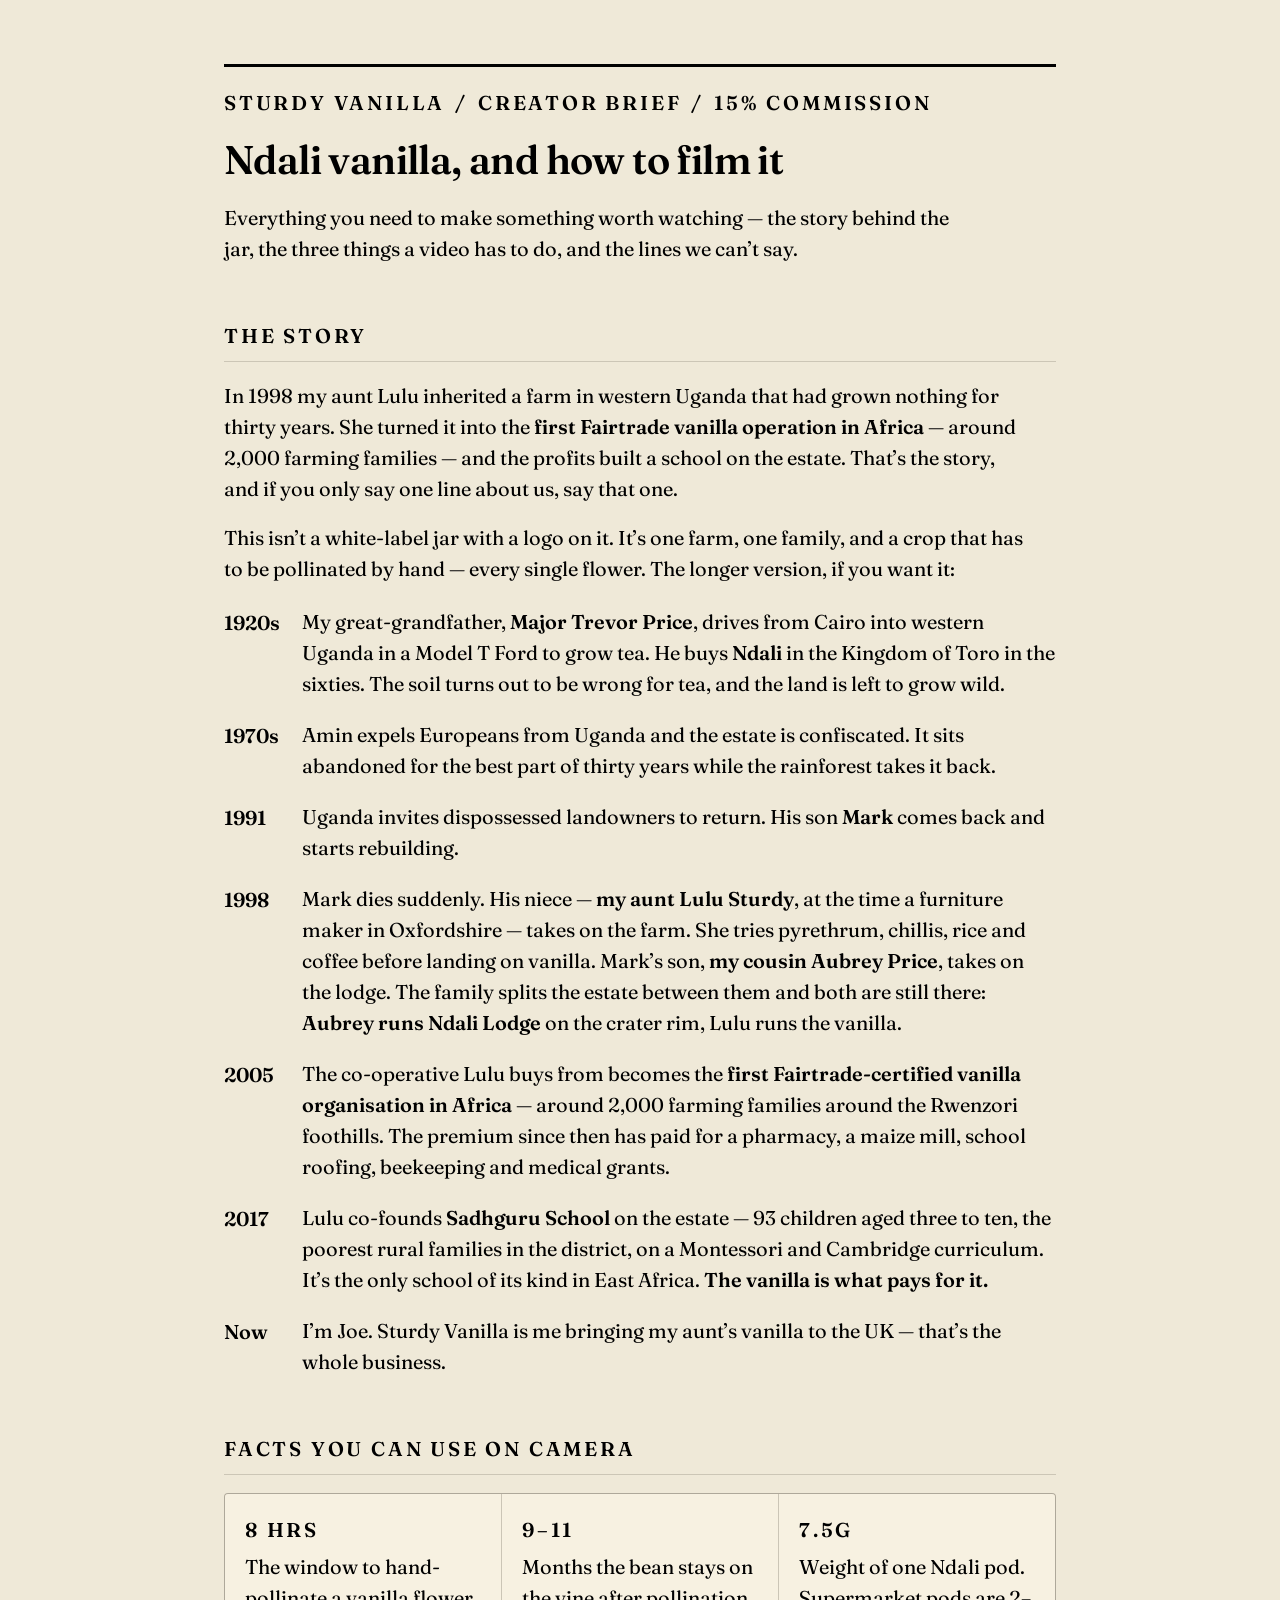
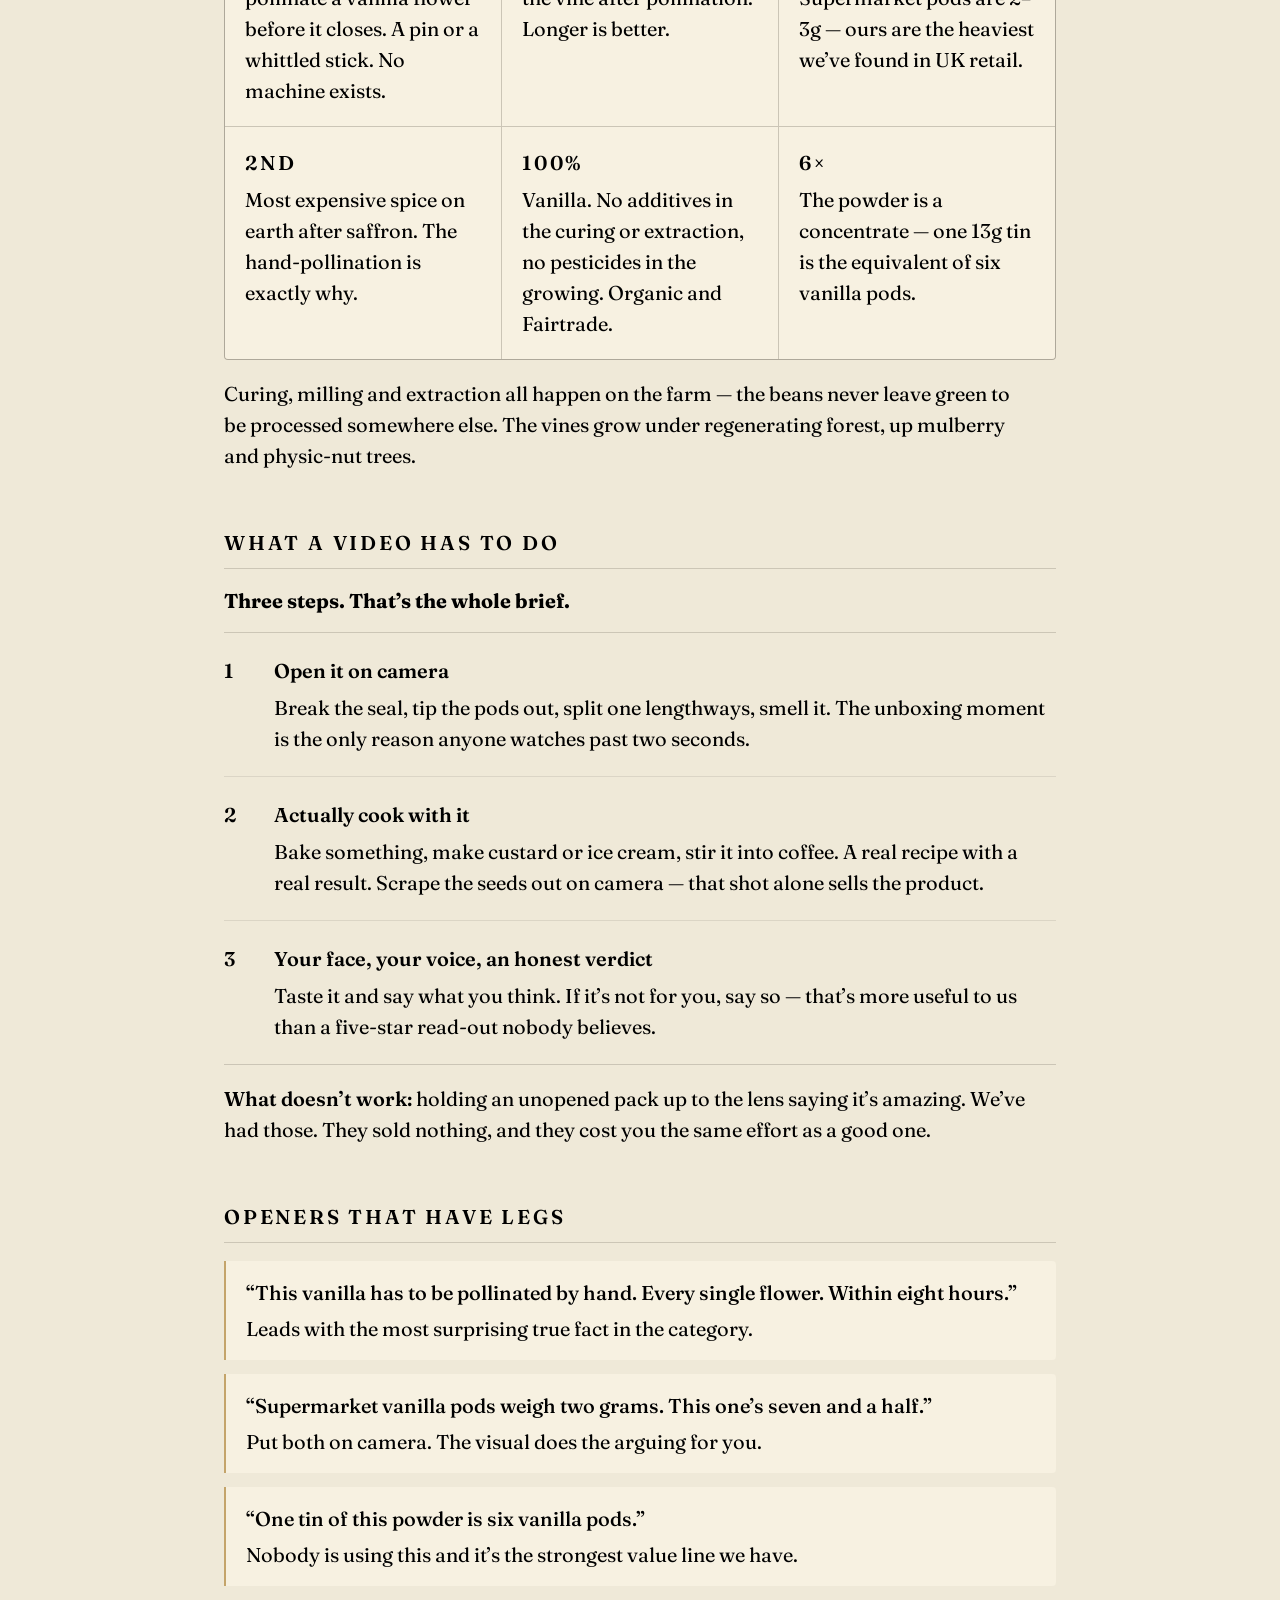
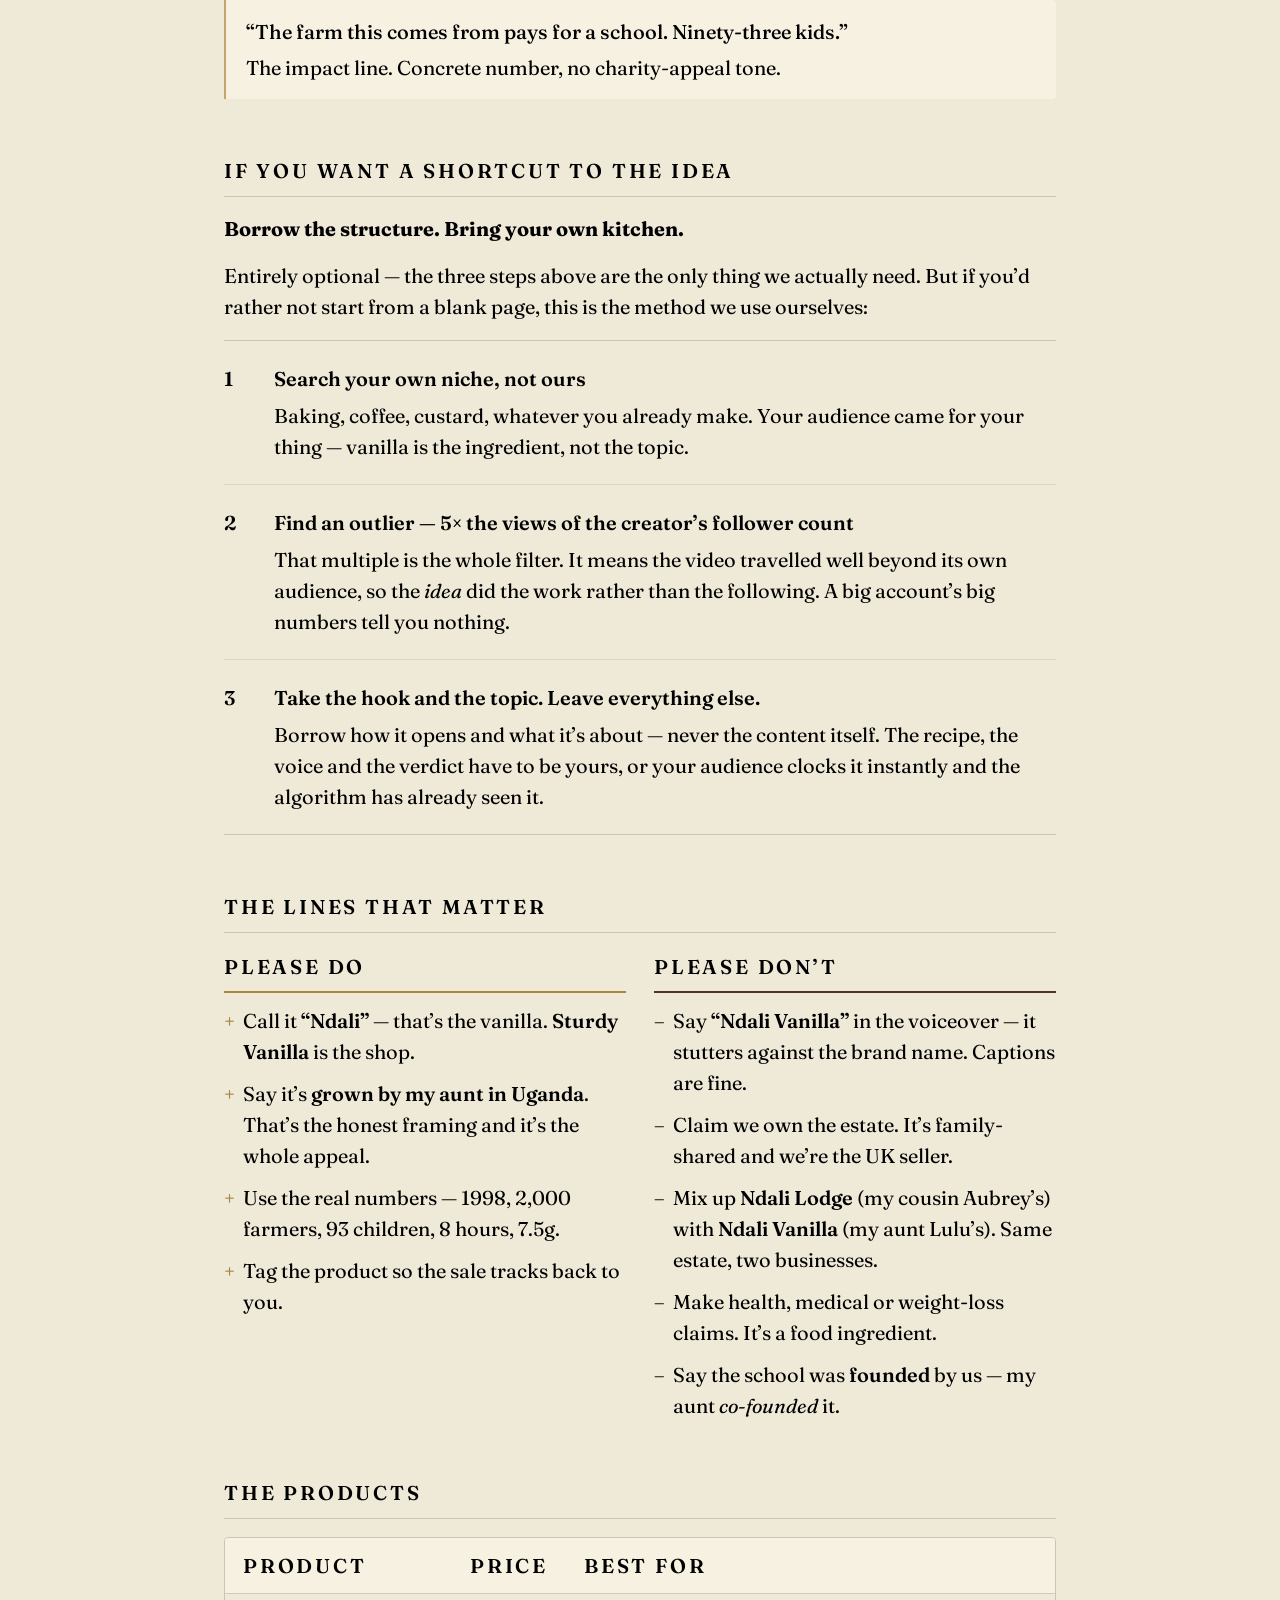
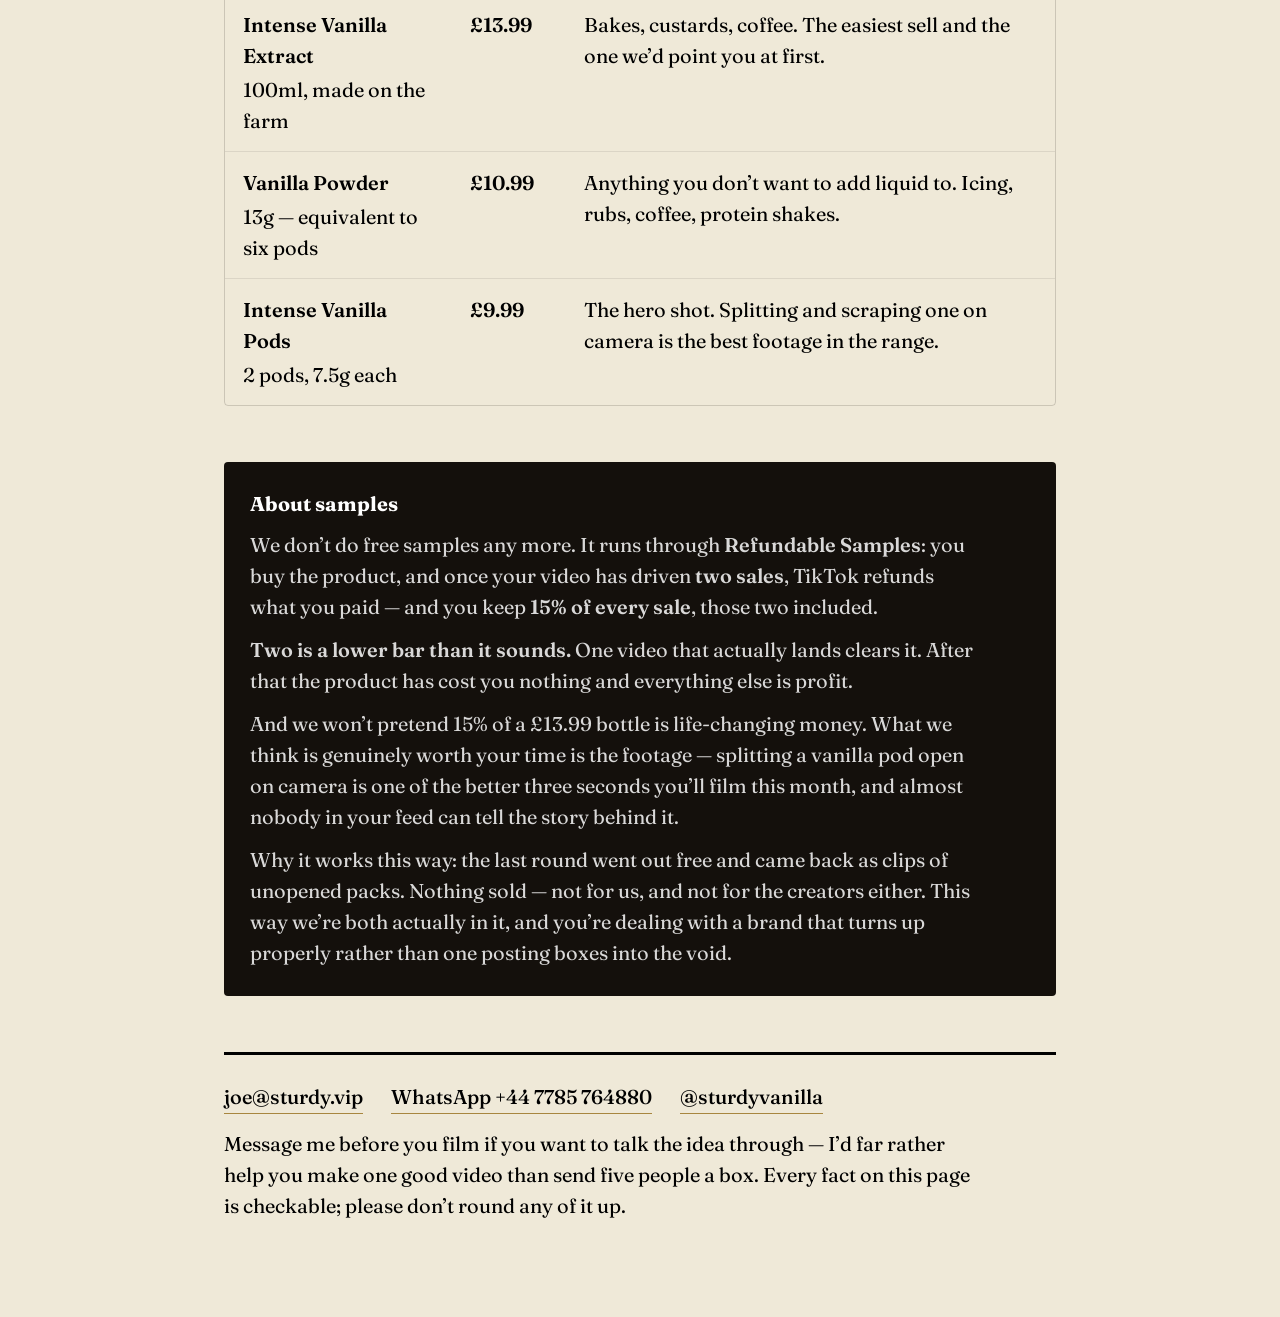
==== creators.html @ 8e2a78b0 "Publish the creator brief page First publication, not an update — the file had been sitting untracke" ====
<!doctype html>
<html lang="en-GB">
<head>
<meta charset="utf-8">
<meta name="viewport" content="width=device-width, initial-scale=1">
<meta name="description" content="The brief we send creators working with Sturdy Vanilla: the Ndali family story, the facts worth filming, and the three things a video has to do.">
<meta name="robots" content="noindex">
<meta property="og:type" content="article">
<meta property="og:site_name" content="Sturdy Vanilla">
<meta property="og:title" content="Creator Brief — Sturdy Vanilla">
<meta property="og:description" content="The brief we send creators working with Sturdy Vanilla: the Ndali family story, the facts worth filming, and the three things a video has to do.">
<meta property="og:url" content="https://sturdyvanilla.github.io/sturdy-vanilla-site/creators.html">
<meta property="og:image" content="https://sturdyvanilla.github.io/sturdy-vanilla-site/creator-brief-card.png">
<meta name="twitter:card" content="summary_large_image">
<title>Ndali Creator Brief</title>
<link rel="preconnect" href="https://fonts.googleapis.com">
<link rel="preconnect" href="https://fonts.gstatic.com" crossorigin>
<link rel="stylesheet" href="https://fonts.googleapis.com/css2?family=Fraunces:ital,opsz,wght@0,9..144,300..700;1,9..144,300..700&display=swap">

<style>
  /* Sturdy Vanilla — ONE FACE, TWO SIZES (design system, 2026-08-28).
     --lg is the headline. --sm is everything else: body, labels, numerals,
     prices, captions, table cells. Hierarchy is weight, italic, caps and
     space. Never a third size.

     TEXT IS PURE BLACK (2026-08-28). Gold on cream measured about 2.6:1 —
     under the 4.5:1 minimum — so gold is now a RULE and BORDER colour only,
     never type. Black on cream is ~17:1. Reversed out, type is pure white. */
  * { font-optical-sizing:auto; font-variation-settings:"SOFT" 0,"WONK" 0; }
  :root {
    --ink:#000000; --ink-soft:#000000; --ground:#EFE9D8; --raised:#F7F1E1;
    --gold:#A8863F; --gold-bright:#C4A46A; --pod:#4A3527;
    --line:rgba(20,16,12,.16); --line-soft:rgba(20,16,12,.09);
    --stamp-bg:#14100C; --stamp-fg:#FFFFFF;
    --font:"Fraunces", "Hoefler Text", Georgia, serif;
    --lg:40px;
    --sm:20px;
    --caps:.14em; --radius:4px;
  }
  @media (prefers-color-scheme:dark){ :root:not([data-theme="light"]){
    --ink:#FFFFFF; --ink-soft:#FFFFFF; --ground:#14100C; --raised:#1E1811;
    --gold:#CBA968; --gold-bright:#DFC291; --pod:#E4D6BF;
    --line:rgba(247,241,225,.20); --line-soft:rgba(247,241,225,.10);
    --stamp-bg:#EFE9D8; --stamp-fg:#000000;
  }}
  :root[data-theme="dark"]{
    --ink:#FFFFFF; --ink-soft:#FFFFFF; --ground:#14100C; --raised:#1E1811;
    --gold:#CBA968; --gold-bright:#DFC291; --pod:#E4D6BF;
    --line:rgba(247,241,225,.20); --line-soft:rgba(247,241,225,.10);
    --stamp-bg:#EFE9D8; --stamp-fg:#000000;
  }
  *{box-sizing:border-box}
  body{background:var(--ground);color:var(--ink);font-family:var(--font);
    font-size:var(--sm);line-height:1.55;margin:0;
    padding:clamp(28px,5vw,72px) clamp(20px,5vw,40px) 96px;-webkit-font-smoothing:antialiased}
  .sheet{max-width:64ch;margin:0 auto;display:flex;flex-direction:column;gap:56px}

  .masthead{display:flex;flex-direction:column;gap:20px}
  .rule-top{height:3px;background:var(--ink);width:100%}
  .eyebrow{font-size:var(--sm);font-weight:600;letter-spacing:var(--caps);
    text-transform:uppercase;color:var(--ink);display:flex;flex-wrap:wrap;gap:10px;align-items:baseline}
  .eyebrow .sep{color:var(--ink)}
  h1{font-size:var(--lg);font-weight:600;line-height:1.1;letter-spacing:-.015em;margin:0;text-wrap:balance}
  .standfirst{font-size:var(--sm);color:var(--ink-soft);margin:0;max-width:56ch;text-wrap:pretty}

  section{display:flex;flex-direction:column;gap:18px}
  h2{font-size:var(--sm);font-weight:600;letter-spacing:var(--caps);text-transform:uppercase;
    color:var(--ink-soft);margin:0;padding-bottom:10px;border-bottom:1px solid var(--line)}
  h3{font-size:var(--sm);line-height:1.35;margin:0;text-wrap:balance;color:var(--ink)}
  p{margin:0;max-width:62ch;text-wrap:pretty}
  strong{font-weight:600;color:var(--ink)} em{font-style:italic}
  .lede{color:var(--ink)}

  .timeline{display:grid;grid-template-columns:max-content 1fr;gap:4px 22px;margin:4px 0 0;padding:0;list-style:none}
  .timeline dt{font-size:var(--sm);font-weight:600;color:var(--ink);font-variant-numeric:tabular-nums;padding-top:1px}
  .timeline dd{margin:0 0 16px;color:var(--ink-soft)}
  .timeline dd:last-child{margin-bottom:0}
  .timeline strong{color:var(--ink)}

  .facts{display:grid;grid-template-columns:repeat(auto-fit,minmax(215px,1fr));gap:1px;
    background:var(--line);border:1px solid var(--line);border-radius:var(--radius);overflow:hidden}
  .fact{background:var(--raised);padding:20px;display:flex;flex-direction:column;gap:6px}
  .fact .num{font-size:var(--sm);font-weight:600;letter-spacing:var(--caps);text-transform:uppercase;
    color:var(--ink);font-variant-numeric:tabular-nums}
  .fact .cap{color:var(--ink-soft)}

  .steps{display:flex;flex-direction:column;gap:0}
  .step{display:grid;grid-template-columns:34px 1fr;gap:16px;padding:22px 0;
    border-top:1px solid var(--line-soft);align-items:start}
  .step:first-child{border-top:1px solid var(--line)}
  .step:last-child{border-bottom:1px solid var(--line)}
  .step .n{font-size:var(--sm);font-weight:600;color:var(--ink);font-variant-numeric:tabular-nums}
  .step-body{display:flex;flex-direction:column;gap:6px}
  .step-body h4{font-size:var(--sm);font-weight:600;margin:0}
  .step-body p{color:var(--ink-soft)}

  .split{display:grid;grid-template-columns:repeat(auto-fit,minmax(250px,1fr));gap:28px}
  .col{display:flex;flex-direction:column;gap:12px}
  .col-head{font-size:var(--sm);font-weight:600;letter-spacing:var(--caps);text-transform:uppercase;
    padding-bottom:9px;border-bottom:2px solid currentColor}
  .col-do .col-head{color:var(--ink);border-bottom-color:var(--gold)} .col-dont .col-head{color:var(--ink);border-bottom-color:var(--pod)}
  .col ul{margin:0;padding:0;list-style:none;display:flex;flex-direction:column;gap:11px}
  .col li{color:var(--ink-soft);padding-left:19px;position:relative}
  .col li::before{position:absolute;left:0;top:0;font-weight:600}
  .col-do li::before{content:"+";color:var(--gold)}
  .col-dont li::before{content:"\2013";color:var(--pod)}
  .col li strong{color:var(--ink)}

  .hooks{display:flex;flex-direction:column;gap:14px}
  .hook{background:var(--raised);border-left:2px solid var(--gold-bright);
    border-radius:0 var(--radius) var(--radius) 0;padding:16px 20px;display:flex;flex-direction:column;gap:5px}
  .hook q{font-weight:500;quotes:"\201C" "\201D"}
  .hook .why{color:var(--ink-soft)}

  .table-wrap{overflow-x:auto;border:1px solid var(--line);border-radius:var(--radius)}
  table{width:100%;border-collapse:collapse;font-size:var(--sm)}
  thead th{text-align:left;font-size:var(--sm);font-weight:600;letter-spacing:var(--caps);
    text-transform:uppercase;color:var(--ink-soft);padding:12px 18px;background:var(--raised);
    border-bottom:1px solid var(--line);white-space:nowrap}
  tbody td{padding:15px 18px;border-bottom:1px solid var(--line-soft);vertical-align:top}
  tbody tr:last-child td{border-bottom:0}
  td.price{font-variant-numeric:tabular-nums;white-space:nowrap;font-weight:600;color:var(--ink)}
  td .sku{font-weight:600;display:block}
  td .note{color:var(--ink-soft);display:block;margin-top:3px}

  .stamp{background:var(--stamp-bg);color:var(--stamp-fg);border-radius:var(--radius);
    padding:28px 26px;display:flex;flex-direction:column;gap:12px}
  .stamp h3{color:var(--stamp-fg)}
  .stamp p{color:var(--stamp-fg);opacity:.84;max-width:56ch}
  .stamp strong{color:var(--stamp-fg);opacity:1}

  footer{display:flex;flex-direction:column;gap:14px;padding-top:26px;border-top:3px solid var(--ink)}
  .contact{display:flex;flex-wrap:wrap;gap:8px 28px}
  .contact a{color:var(--ink);text-decoration:none;border-bottom:1px solid var(--gold);
    padding-bottom:1px;font-weight:500}
  .contact a:hover{color:var(--ink)}
  .contact a:focus-visible{outline:2px solid var(--gold);outline-offset:3px;border-radius:2px}
  .colophon{color:var(--ink-soft);max-width:58ch}

  @media (max-width:480px){
    .timeline{grid-template-columns:1fr;gap:2px}
    .timeline dd{margin-bottom:14px}
  }
</style>
</head>
<body>
<div class="sheet">

  <header class="masthead">
    <div class="rule-top"></div>
    <div class="eyebrow">
      <span>Sturdy Vanilla</span><span class="sep">/</span><span>Creator brief</span><span class="sep">/</span><span>15% commission</span>
    </div>
    <h1>Ndali vanilla, and how to film it</h1>
    <p class="standfirst">Everything you need to make something worth watching — the story behind the jar, the three things a video has to do, and the lines we can’t say.</p>
  </header>

  <section>
    <h2>The story</h2>
    <p class="lede">In 1998 my aunt Lulu inherited a farm in western Uganda that had grown nothing for thirty years. She turned it into the <strong>first Fairtrade vanilla operation in Africa</strong> — around 2,000 farming families — and the profits built a school on the estate. That’s the story, and if you only say one line about us, say that one.</p>
    <p>This isn’t a white-label jar with a logo on it. It’s one farm, one family, and a crop that has to be pollinated by hand — every single flower. The longer version, if you want it:</p>

    <dl class="timeline">
      <dt>1920s</dt>
      <dd>My great-grandfather, <strong>Major Trevor Price</strong>, drives from Cairo into western Uganda in a Model T Ford to grow tea. He buys <strong>Ndali</strong> in the Kingdom of Toro in the sixties. The soil turns out to be wrong for tea, and the land is left to grow wild.</dd>

      <dt>1970s</dt>
      <dd>Amin expels Europeans from Uganda and the estate is confiscated. It sits abandoned for the best part of thirty years while the rainforest takes it back.</dd>

      <dt>1991</dt>
      <dd>Uganda invites dispossessed landowners to return. His son <strong>Mark</strong> comes back and starts rebuilding.</dd>

      <dt>1998</dt>
      <dd>Mark dies suddenly. His niece — <strong>my aunt Lulu Sturdy</strong>, at the time a furniture maker in Oxfordshire — takes on the farm. She tries pyrethrum, chillis, rice and coffee before landing on vanilla. Mark’s son, <strong>my cousin Aubrey Price</strong>, takes on the lodge. The family splits the estate between them and both are still there: <strong>Aubrey runs Ndali Lodge</strong> on the crater rim, Lulu runs the vanilla.</dd>

      <dt>2005</dt>
      <dd>The co-operative Lulu buys from becomes the <strong>first Fairtrade-certified vanilla organisation in Africa</strong> — around 2,000 farming families around the Rwenzori foothills. The premium since then has paid for a pharmacy, a maize mill, school roofing, beekeeping and medical grants.</dd>

      <dt>2017</dt>
      <dd>Lulu co-founds <strong>Sadhguru School</strong> on the estate — 93 children aged three to ten, the poorest rural families in the district, on a Montessori and Cambridge curriculum. It’s the only school of its kind in East Africa. <strong>The vanilla is what pays for it.</strong></dd>

      <dt>Now</dt>
      <dd>I’m Joe. Sturdy Vanilla is me bringing my aunt’s vanilla to the UK — that’s the whole business.</dd>
    </dl>
  </section>

  <section>
    <h2>Facts you can use on camera</h2>
    <div class="facts">
      <div class="fact"><span class="num">8 hrs</span><span class="cap">The window to hand-pollinate a vanilla flower before it closes. A pin or a whittled stick. No machine exists.</span></div>
      <div class="fact"><span class="num">9–11</span><span class="cap">Months the bean stays on the vine after pollination. Longer is better.</span></div>
      <div class="fact"><span class="num">7.5g</span><span class="cap">Weight of one Ndali pod. Supermarket pods are 2–3g — ours are the heaviest we’ve found in UK retail.</span></div>
      <div class="fact"><span class="num">2nd</span><span class="cap">Most expensive spice on earth after saffron. The hand-pollination is exactly why.</span></div>
      <div class="fact"><span class="num">100%</span><span class="cap">Vanilla. No additives in the curing or extraction, no pesticides in the growing. Organic and Fairtrade.</span></div>
      <div class="fact"><span class="num">6×</span><span class="cap">The powder is a concentrate — one 13g tin is the equivalent of six vanilla pods.</span></div>
    </div>
    <p class="lede">Curing, milling and extraction all happen on the farm — the beans never leave green to be processed somewhere else. The vines grow under regenerating forest, up mulberry and physic-nut trees.</p>
  </section>

  <section>
    <h2>What a video has to do</h2>
    <h3>Three steps. That’s the whole brief.</h3>
    <div class="steps">
      <div class="step">
        <span class="n">1</span>
        <div class="step-body">
          <h4>Open it on camera</h4>
          <p>Break the seal, tip the pods out, split one lengthways, smell it. The unboxing moment is the only reason anyone watches past two seconds.</p>
        </div>
      </div>
      <div class="step">
        <span class="n">2</span>
        <div class="step-body">
          <h4>Actually cook with it</h4>
          <p>Bake something, make custard or ice cream, stir it into coffee. A real recipe with a real result. Scrape the seeds out on camera — that shot alone sells the product.</p>
        </div>
      </div>
      <div class="step">
        <span class="n">3</span>
        <div class="step-body">
          <h4>Your face, your voice, an honest verdict</h4>
          <p>Taste it and say what you think. If it’s not for you, say so — that’s more useful to us than a five-star read-out nobody believes.</p>
        </div>
      </div>
    </div>
    <p><strong>What doesn’t work:</strong> holding an unopened pack up to the lens saying it’s amazing. We’ve had those. They sold nothing, and they cost you the same effort as a good one.</p>
  </section>

  <section>
    <h2>Openers that have legs</h2>
    <div class="hooks">
      <div class="hook">
        <q>This vanilla has to be pollinated by hand. Every single flower. Within eight hours.</q>
        <span class="why">Leads with the most surprising true fact in the category.</span>
      </div>
      <div class="hook">
        <q>Supermarket vanilla pods weigh two grams. This one’s seven and a half.</q>
        <span class="why">Put both on camera. The visual does the arguing for you.</span>
      </div>
      <div class="hook">
        <q>One tin of this powder is six vanilla pods.</q>
        <span class="why">Nobody is using this and it’s the strongest value line we have.</span>
      </div>
      <div class="hook">
        <q>The farm this comes from pays for a school. Ninety-three kids.</q>
        <span class="why">The impact line. Concrete number, no charity-appeal tone.</span>
      </div>
    </div>
  </section>

  <section>
    <h2>If you want a shortcut to the idea</h2>
    <h3>Borrow the structure. Bring your own kitchen.</h3>
    <p>Entirely optional — the three steps above are the only thing we actually need. But if you’d rather not start from a blank page, this is the method we use ourselves:</p>
    <div class="steps">
      <div class="step">
        <span class="n">1</span>
        <div class="step-body">
          <h4>Search your own niche, not ours</h4>
          <p>Baking, coffee, custard, whatever you already make. Your audience came for your thing — vanilla is the ingredient, not the topic.</p>
        </div>
      </div>
      <div class="step">
        <span class="n">2</span>
        <div class="step-body">
          <h4>Find an outlier — 5× the views of the creator’s follower count</h4>
          <p>That multiple is the whole filter. It means the video travelled well beyond its own audience, so the <em>idea</em> did the work rather than the following. A big account’s big numbers tell you nothing.</p>
        </div>
      </div>
      <div class="step">
        <span class="n">3</span>
        <div class="step-body">
          <h4>Take the hook and the topic. Leave everything else.</h4>
          <p>Borrow how it opens and what it’s about — never the content itself. The recipe, the voice and the verdict have to be yours, or your audience clocks it instantly and the algorithm has already seen it.</p>
        </div>
      </div>
    </div>
  </section>

  <section>
    <h2>The lines that matter</h2>
    <div class="split">
      <div class="col col-do">
        <div class="col-head">Please do</div>
        <ul>
          <li>Call it <strong>“Ndali”</strong> — that’s the vanilla. <strong>Sturdy Vanilla</strong> is the shop.</li>
          <li>Say it’s <strong>grown by my aunt in Uganda</strong>. That’s the honest framing and it’s the whole appeal.</li>
          <li>Use the real numbers — 1998, 2,000 farmers, 93 children, 8 hours, 7.5g.</li>
          <li>Tag the product so the sale tracks back to you.</li>
        </ul>
      </div>
      <div class="col col-dont">
        <div class="col-head">Please don’t</div>
        <ul>
          <li>Say <strong>“Ndali Vanilla”</strong> in the voiceover — it stutters against the brand name. Captions are fine.</li>
          <li>Claim we own the estate. It’s family-shared and we’re the UK seller.</li>
          <li>Mix up <strong>Ndali Lodge</strong> (my cousin Aubrey’s) with <strong>Ndali Vanilla</strong> (my aunt Lulu’s). Same estate, two businesses.</li>
          <li>Make health, medical or weight-loss claims. It’s a food ingredient.</li>
          <li>Say the school was <strong>founded</strong> by us — my aunt <em>co-founded</em> it.</li>
        </ul>
      </div>
    </div>
  </section>

  <section>
    <h2>The products</h2>
    <div class="table-wrap">
      <table>
        <thead>
          <tr><th scope="col">Product</th><th scope="col">Price</th><th scope="col">Best for</th></tr>
        </thead>
        <tbody>
          <tr>
            <td><span class="sku">Intense Vanilla Extract</span><span class="note">100ml, made on the farm</span></td>
            <td class="price">£13.99</td>
            <td>Bakes, custards, coffee. The easiest sell and the one we’d point you at first.</td>
          </tr>
          <tr>
            <td><span class="sku">Vanilla Powder</span><span class="note">13g — equivalent to six pods</span></td>
            <td class="price">£10.99</td>
            <td>Anything you don’t want to add liquid to. Icing, rubs, coffee, protein shakes.</td>
          </tr>
          <tr>
            <td><span class="sku">Intense Vanilla Pods</span><span class="note">2 pods, 7.5g each</span></td>
            <td class="price">£9.99</td>
            <td>The hero shot. Splitting and scraping one on camera is the best footage in the range.</td>
          </tr>
        </tbody>
      </table>
    </div>
  </section>

  <section>
    <div class="stamp">
      <h3>About samples</h3>
      <p>We don’t do free samples any more. It runs through <strong>Refundable Samples</strong>: you buy the product, and once your video has driven <strong>two sales</strong>, TikTok refunds what you paid — and you keep <strong>15% of every sale</strong>, those two included.</p>
      <p><strong>Two is a lower bar than it sounds.</strong> One video that actually lands clears it. After that the product has cost you nothing and everything else is profit.</p>
      <p>And we won’t pretend 15% of a £13.99 bottle is life-changing money. What we think is genuinely worth your time is the footage — splitting a vanilla pod open on camera is one of the better three seconds you’ll film this month, and almost nobody in your feed can tell the story behind it.</p>
      <p>Why it works this way: the last round went out free and came back as clips of unopened packs. Nothing sold — not for us, and not for the creators either. This way we’re both actually in it, and you’re dealing with a brand that turns up properly rather than one posting boxes into the void.</p>
    </div>
  </section>

  <footer>
    <div class="contact">
      <a href="mailto:joe@sturdy.vip">joe@sturdy.vip</a>
      <a href="https://wa.me/447785764880">WhatsApp +44 7785 764880</a>
      <a href="https://www.tiktok.com/@sturdyvanilla">@sturdyvanilla</a>
    </div>
    <p class="colophon">Message me before you film if you want to talk the idea through — I’d far rather help you make one good video than send five people a box. Every fact on this page is checkable; please don’t round any of it up.</p>
  </footer>

</div>
</body>
</html>
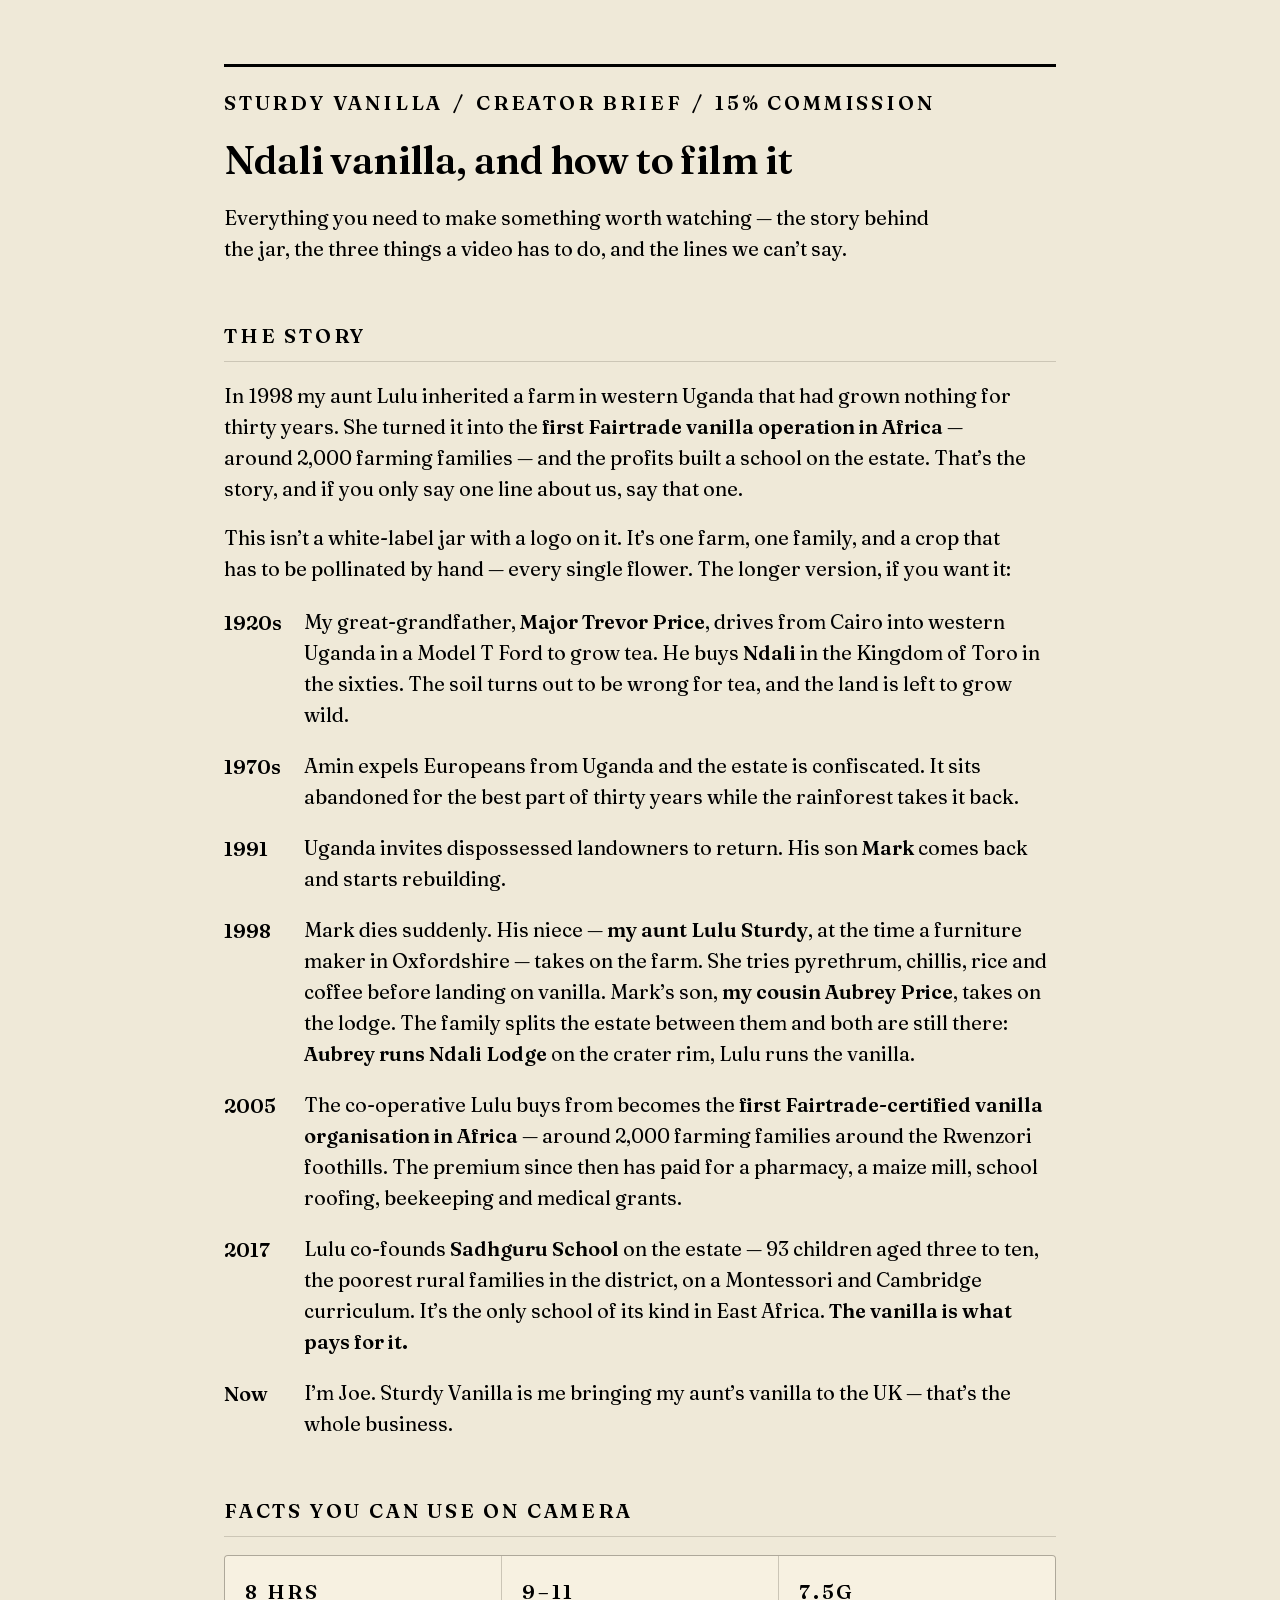
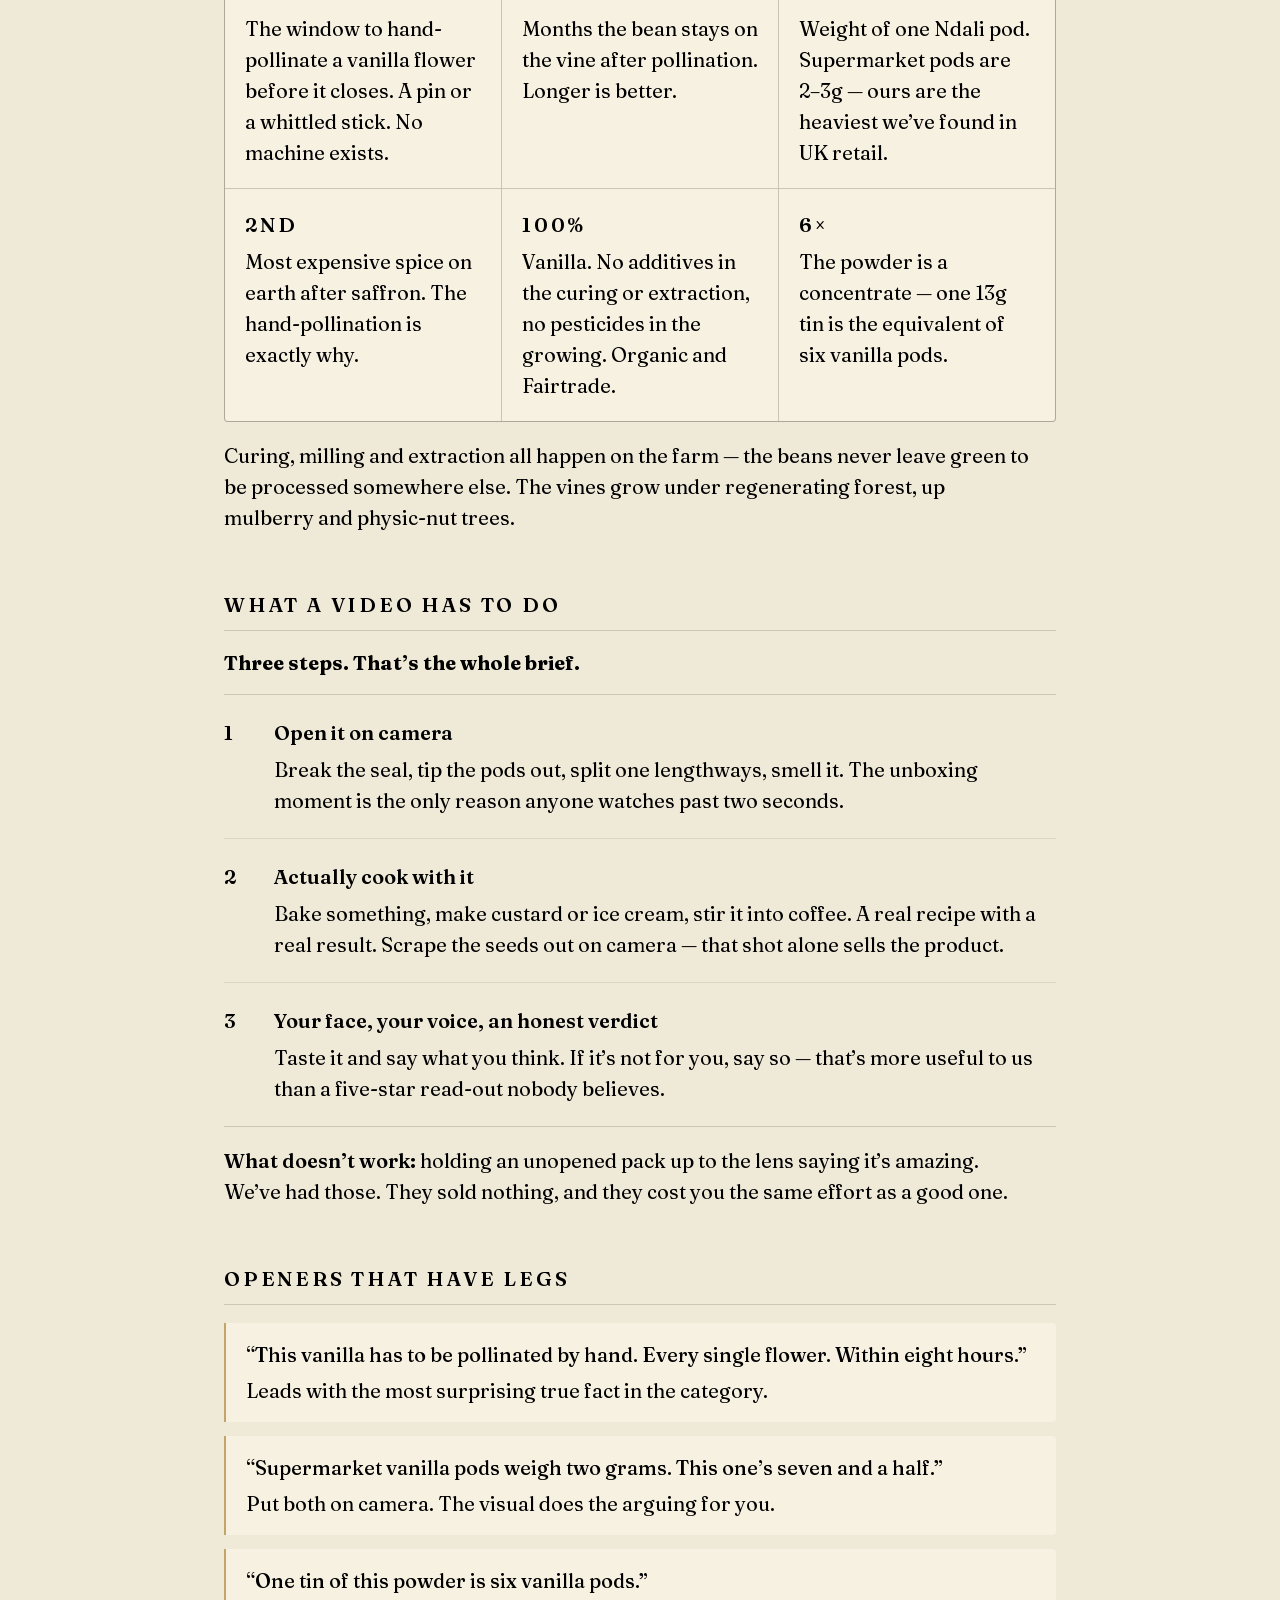
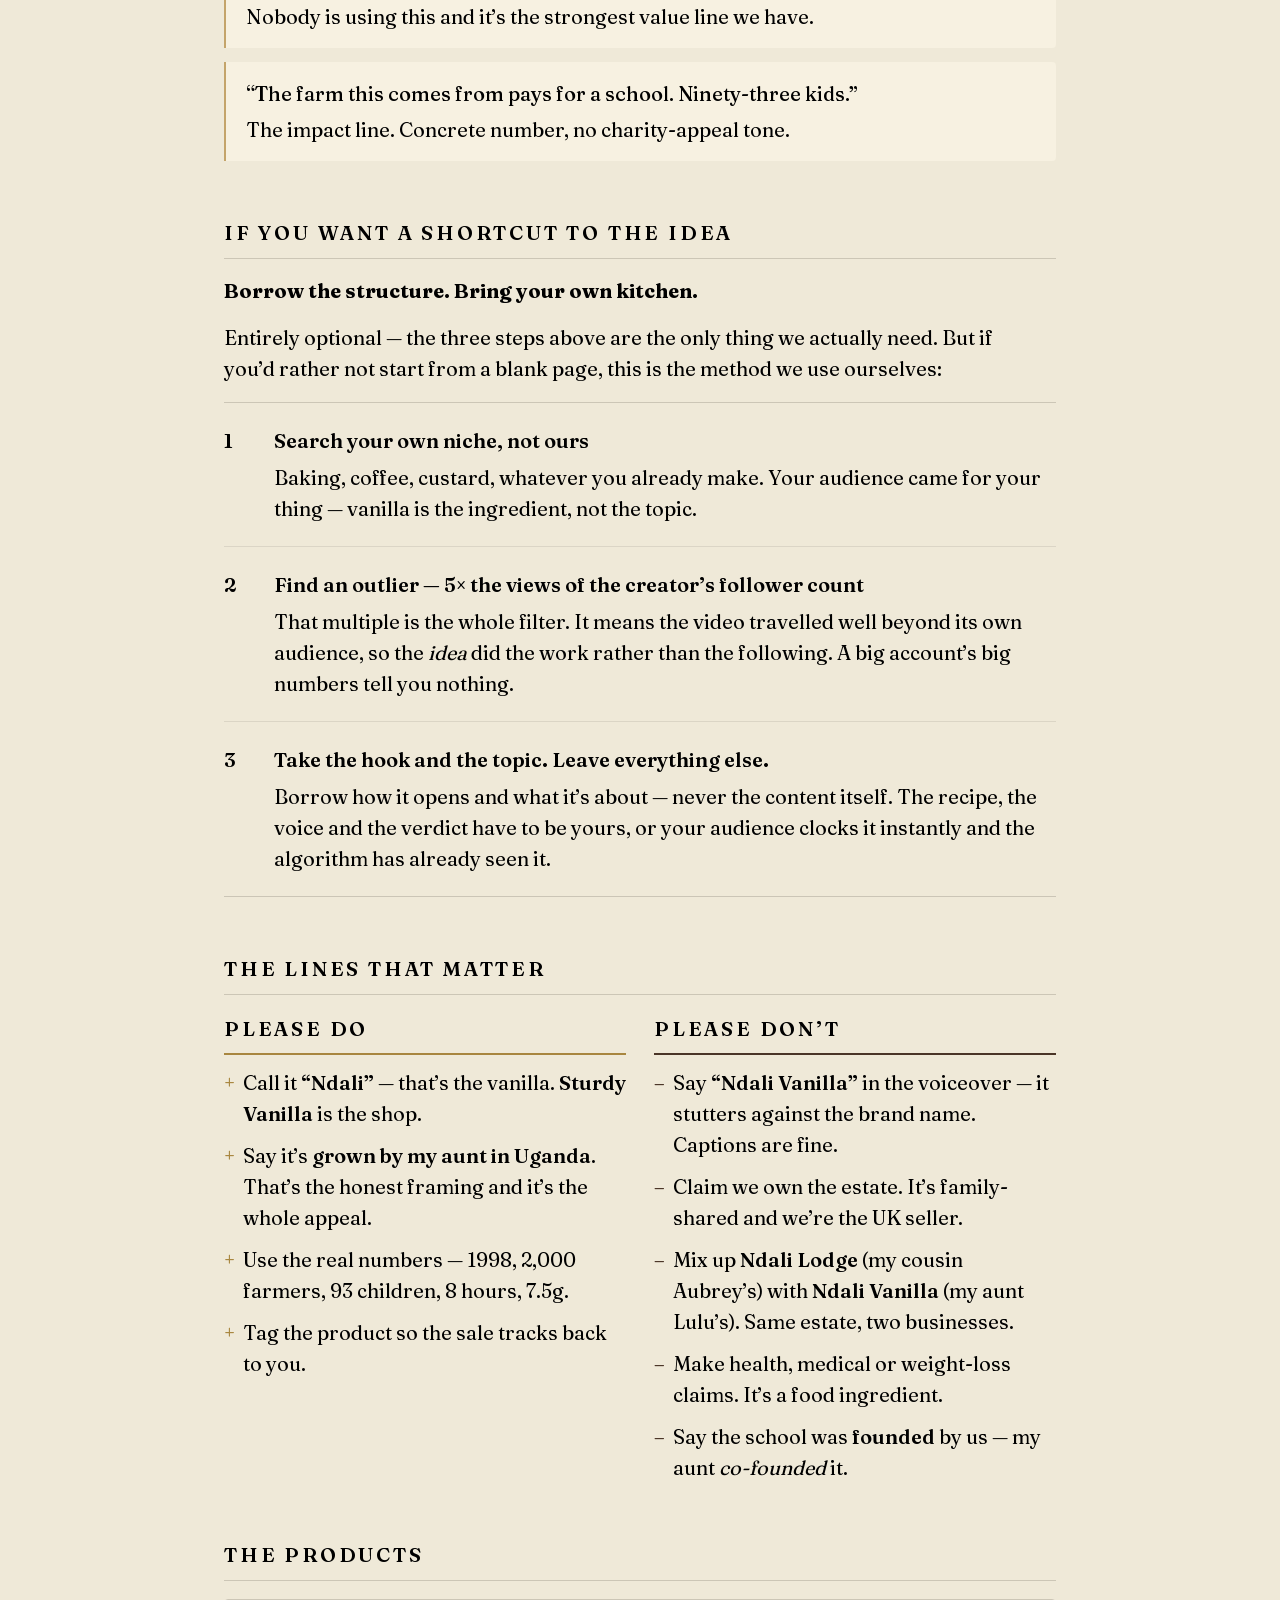
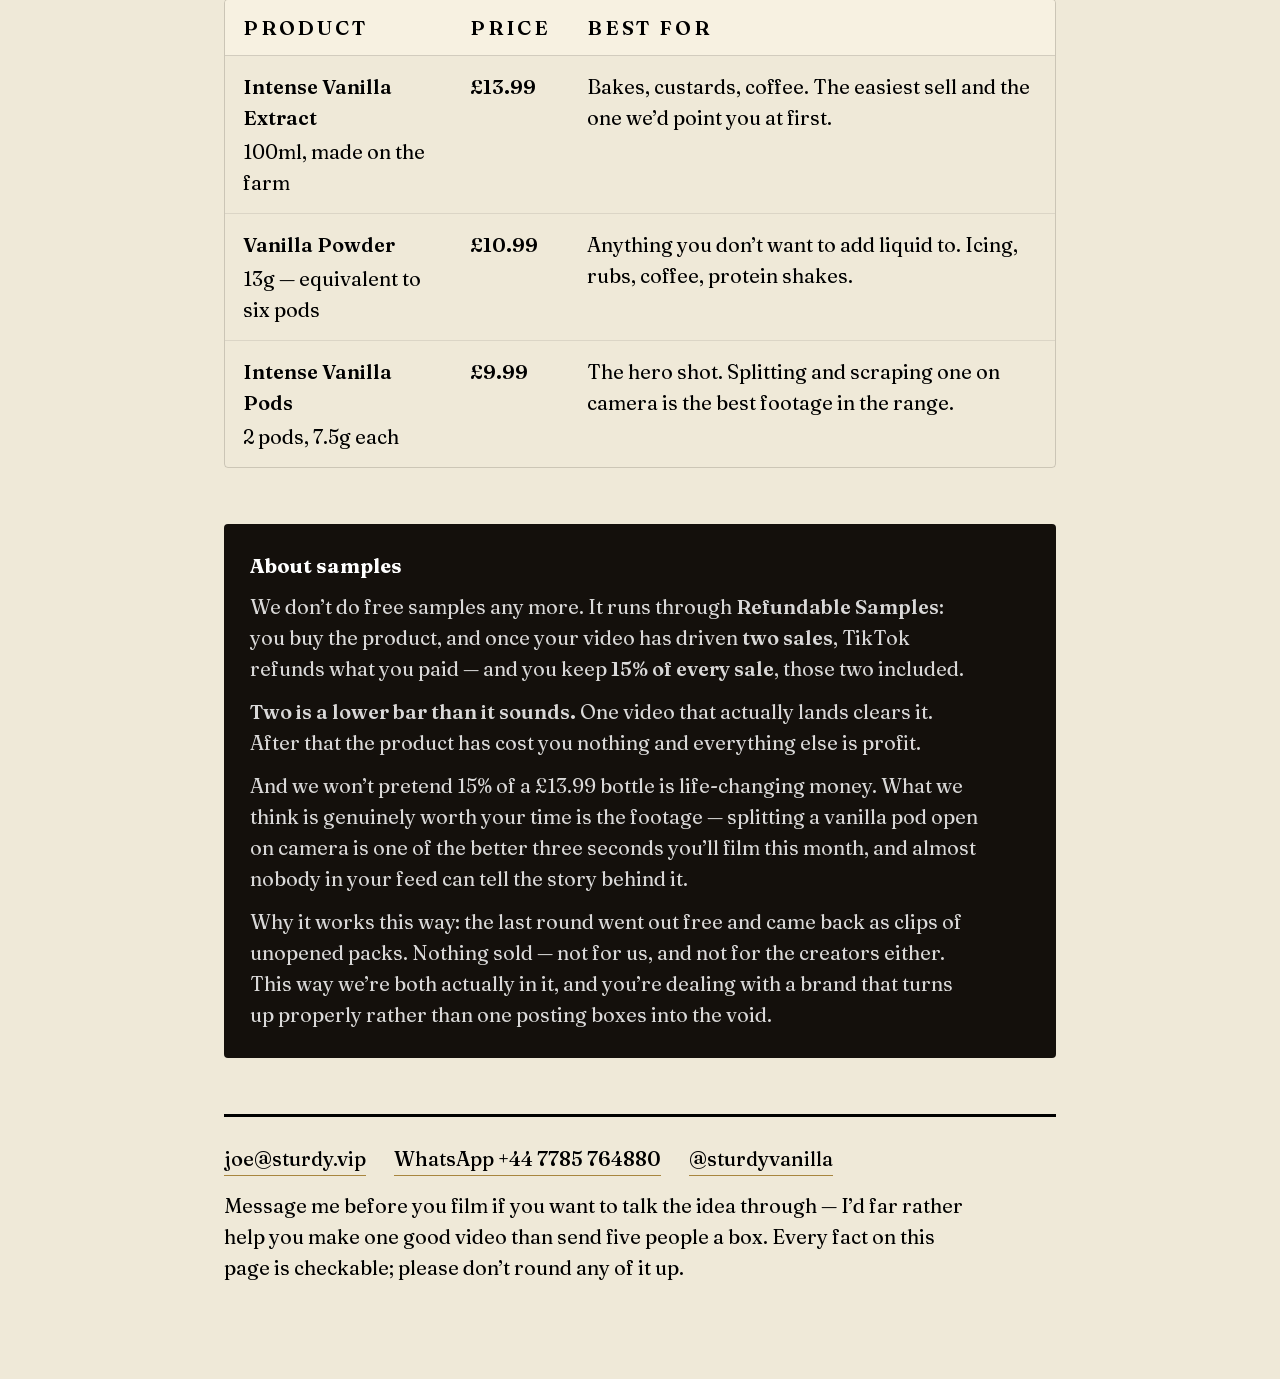
==== commit 9834f6c5: "Rebuild as a one-page scroll site on the design system Chaptered-editorial page built with scroll-cr" ====
--- a/creators.html
+++ b/creators.html
@@ -13,10 +13,8 @@
 <meta property="og:image" content="https://sturdyvanilla.github.io/sturdy-vanilla-site/creator-brief-card.png">
 <meta name="twitter:card" content="summary_large_image">
 <title>Ndali Creator Brief</title>
-<link rel="preconnect" href="https://fonts.googleapis.com">
-<link rel="preconnect" href="https://fonts.gstatic.com" crossorigin>
-<link rel="stylesheet" href="https://fonts.googleapis.com/css2?family=Fraunces:ital,opsz,wght@0,9..144,300..700;1,9..144,300..700&display=swap">
-
+
+<link rel="stylesheet" href="assets/fonts/fraunces.css">
 <style>
   /* Sturdy Vanilla — ONE FACE, TWO SIZES (design system, 2026-08-28).
      --lg is the headline. --sm is everything else: body, labels, numerals,
--- a/assets/fonts/fraunces.css
+++ b/assets/fonts/fraunces.css
@@ -0,0 +1,9 @@
+@font-face {
+  font-family: "Fraunces";
+  font-weight: 100 900;
+  font-style: normal;
+  font-display: swap;
+  src:
+    url("Fraunces-var.woff2") format("woff2-variations"),
+    url("Fraunces-var.ttf") format("truetype-variations");
+}
